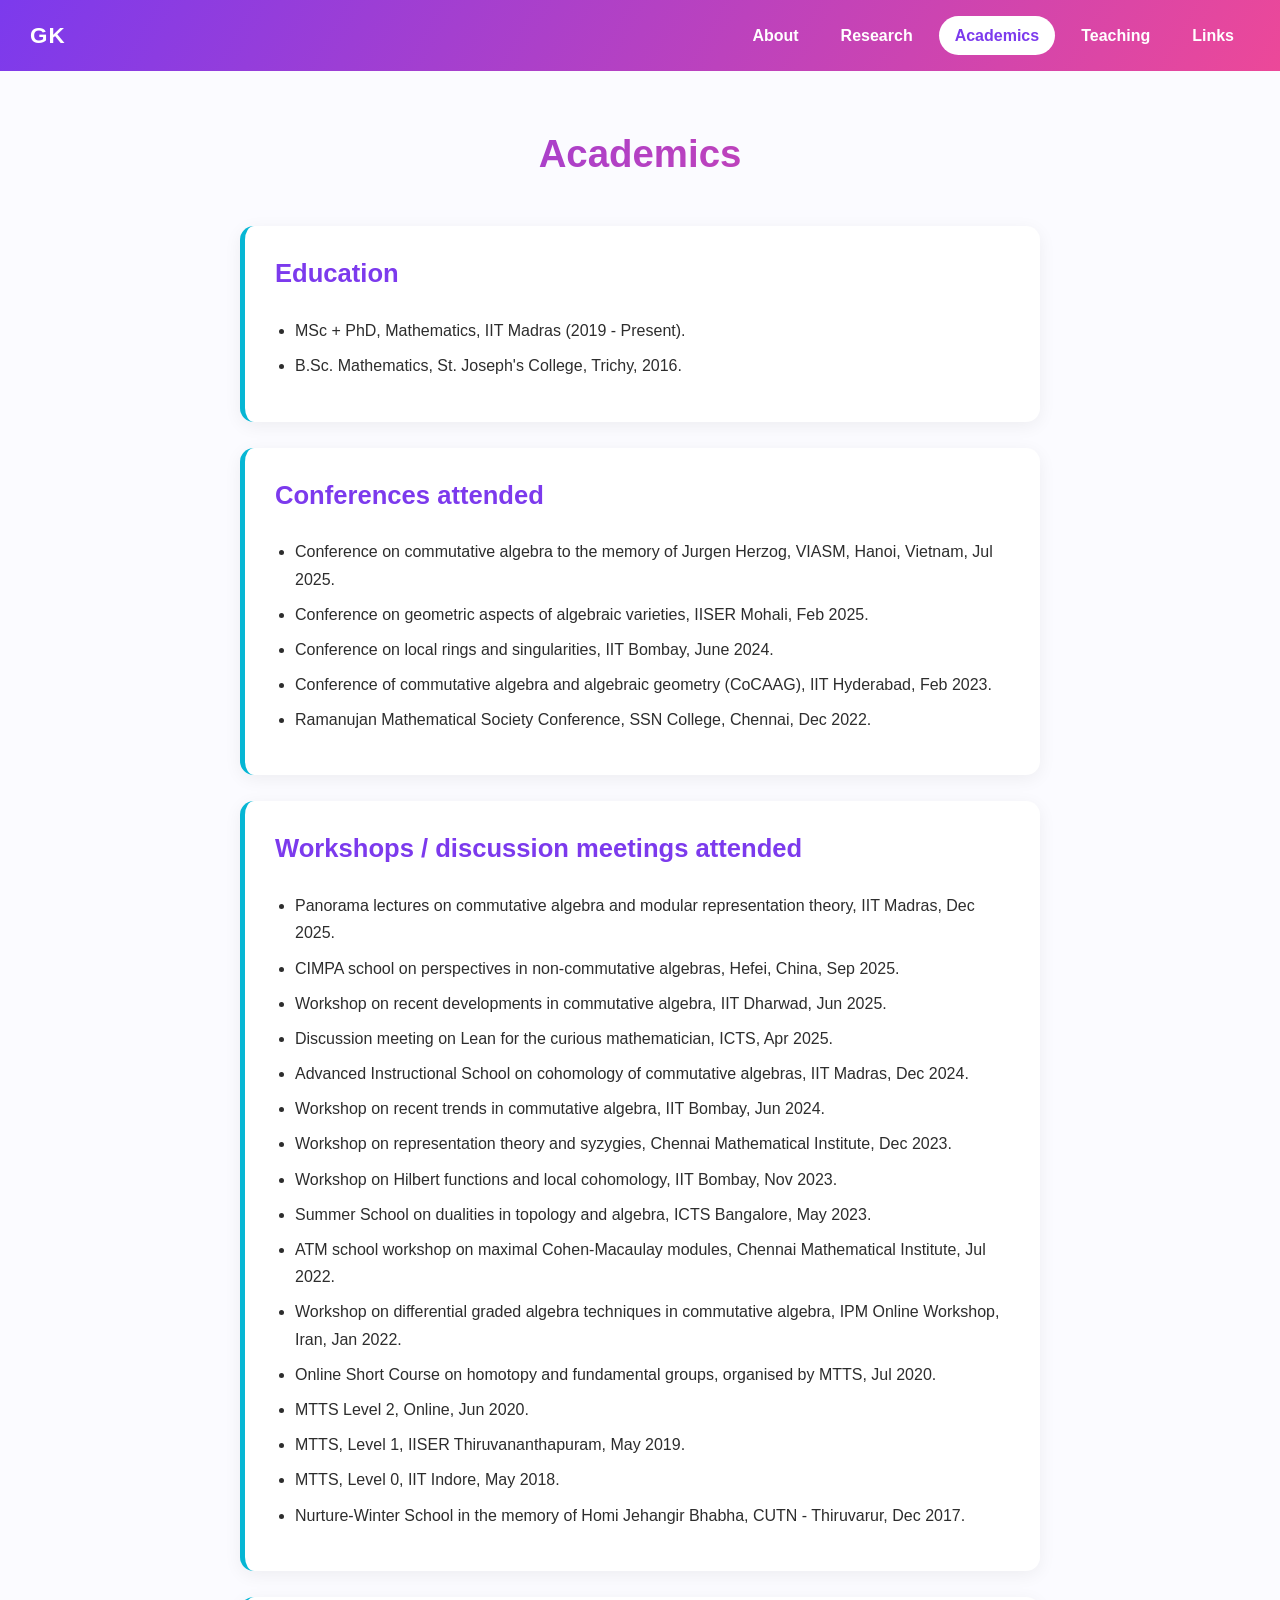
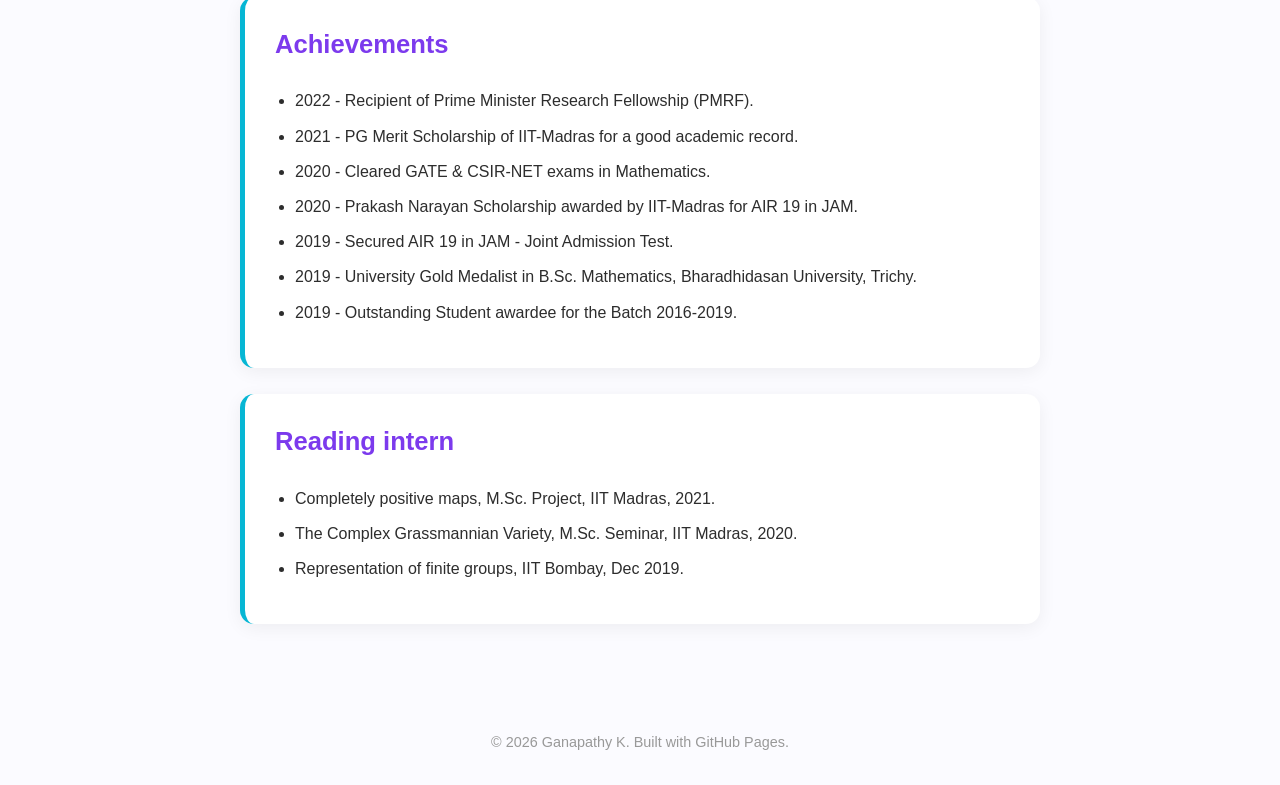
==== academics.html @ 54f83abd "Add academics.html with educational details" ====
<!DOCTYPE html>
<html lang="en">
<head>
<meta charset="UTF-8">
<meta name="viewport" content="width=device-width, initial-scale=1.0">
<title>Academics - Ganapathy K</title>
<link rel="stylesheet" href="style.css">
</head>
<body>

<header class="topnav">
<a href="index.html" class="brand">GK</a>
<nav>
<a href="index.html">About</a>
<a href="research.html">Research</a>
<a href="academics.html" class="active">Academics</a>
<a href="teaching.html">Teaching</a>
<a href="links.html">Links</a>
</nav>
</header>

<div class="page-title"><h1>Academics</h1></div>

<main>
<div class="card">
<h2>Education</h2>
<ul>
<li>MSc + PhD, Mathematics, IIT Madras (2019 - Present).</li>
<li>B.Sc. Mathematics, St. Joseph's College, Trichy, 2016.</li>
</ul>
</div>

<div class="card">
<h2>Conferences attended</h2>
<ul>
<li>Conference on commutative algebra to the memory of Jurgen Herzog, VIASM, Hanoi, Vietnam, Jul 2025.</li>
<li>Conference on geometric aspects of algebraic varieties, IISER Mohali, Feb 2025.</li>
<li>Conference on local rings and singularities, IIT Bombay, June 2024.</li>
<li>Conference of commutative algebra and algebraic geometry (CoCAAG), IIT Hyderabad, Feb 2023.</li>
<li>Ramanujan Mathematical Society Conference, SSN College, Chennai, Dec 2022.</li>
</ul>
</div>

<div class="card">
<h2>Workshops / discussion meetings attended</h2>
<ul>
<li>Panorama lectures on commutative algebra and modular representation theory, IIT Madras, Dec 2025.</li>
<li>CIMPA school on perspectives in non-commutative algebras, Hefei, China, Sep 2025.</li>
<li>Workshop on recent developments in commutative algebra, IIT Dharwad, Jun 2025.</li>
<li>Discussion meeting on Lean for the curious mathematician, ICTS, Apr 2025.</li>
<li>Advanced Instructional School on cohomology of commutative algebras, IIT Madras, Dec 2024.</li>
<li>Workshop on recent trends in commutative algebra, IIT Bombay, Jun 2024.</li>
<li>Workshop on representation theory and syzygies, Chennai Mathematical Institute, Dec 2023.</li>
<li>Workshop on Hilbert functions and local cohomology, IIT Bombay, Nov 2023.</li>
<li>Summer School on dualities in topology and algebra, ICTS Bangalore, May 2023.</li>
<li>ATM school workshop on maximal Cohen-Macaulay modules, Chennai Mathematical Institute, Jul 2022.</li>
<li>Workshop on differential graded algebra techniques in commutative algebra, IPM Online Workshop, Iran, Jan 2022.</li>
<li>Online Short Course on homotopy and fundamental groups, organised by MTTS, Jul 2020.</li>
<li>MTTS Level 2, Online, Jun 2020.</li>
<li>MTTS, Level 1, IISER Thiruvananthapuram, May 2019.</li>
<li>MTTS, Level 0, IIT Indore, May 2018.</li>
<li>Nurture-Winter School in the memory of Homi Jehangir Bhabha, CUTN - Thiruvarur, Dec 2017.</li>
</ul>
</div>

<div class="card">
<h2>Achievements</h2>
<ul>
<li>2022 - Recipient of Prime Minister Research Fellowship (PMRF).</li>
<li>2021 - PG Merit Scholarship of IIT-Madras for a good academic record.</li>
<li>2020 - Cleared GATE &amp; CSIR-NET exams in Mathematics.</li>
<li>2020 - Prakash Narayan Scholarship awarded by IIT-Madras for AIR 19 in JAM.</li>
<li>2019 - Secured AIR 19 in JAM - Joint Admission Test.</li>
<li>2019 - University Gold Medalist in B.Sc. Mathematics, Bharadhidasan University, Trichy.</li>
<li>2019 - Outstanding Student awardee for the Batch 2016-2019.</li>
</ul>
</div>

<div class="card">
<h2>Reading intern</h2>
<ul>
<li>Completely positive maps, M.Sc. Project, IIT Madras, 2021.</li>
<li>The Complex Grassmannian Variety, M.Sc. Seminar, IIT Madras, 2020.</li>
<li>Representation of finite groups, IIT Bombay, Dec 2019.</li>
</ul>
</div>
</main>

<footer>
&copy; 2026 Ganapathy K. Built with GitHub Pages.
</footer>

</body>
</html>
---- style.css ----
:root{
--primary:#7c3aed;
--secondary:#ec4899;
--accent:#06b6d4;
}
* { box-sizing: border-box; }
body{
margin:0;
font-family:'Segoe UI', Arial, sans-serif;
background:#fbfbff;
color:#2d2d2d;
line-height:1.7;
}
a{ color:var(--primary); }
.topnav{
display:flex;
justify-content:space-between;
align-items:center;
padding:16px 30px;
background:linear-gradient(120deg,var(--primary),var(--secondary));
color:#fff;
position:sticky;
top:0;
z-index:50;
flex-wrap:wrap;
gap:10px;
}
.brand{
font-weight:800;
font-size:1.4em;
letter-spacing:1px;
color:#fff;
text-decoration:none;
}
.topnav nav{
display:flex;
gap:10px;
flex-wrap:wrap;
}
.topnav nav a{
color:#fff;
text-decoration:none;
font-weight:600;
padding:6px 16px;
border-radius:20px;
transition:background .2s;
}
.topnav nav a:hover{
background:rgba(255,255,255,0.2);
}
.topnav nav a.active{
background:#fff;
color:var(--primary);
}
.hero{
text-align:center;
padding:60px 20px 40px;
background:radial-gradient(circle at top, #fff0f6, #eef4ff);
}
.avatar{
width:150px;
height:150px;
border-radius:50%;
background:linear-gradient(135deg,var(--accent),var(--secondary));
display:flex;
align-items:center;
justify-content:center;
margin:0 auto 22px;
box-shadow:0 8px 24px rgba(0,0,0,0.15);
border:4px solid #fff;
}
.hero h1{
font-size:2.6em;
margin:10px 0 6px;
background:linear-gradient(90deg,var(--primary),var(--secondary));
-webkit-background-clip:text;
background-clip:text;
color:transparent;
}
.hero p{
color:#555;
font-size:1.15em;
margin:0;
}
.page-title{
text-align:center;
padding:50px 20px 20px;
}
.page-title h1{
font-size:2.4em;
background:linear-gradient(90deg,var(--primary),var(--secondary));
-webkit-background-clip:text;
background-clip:text;
color:transparent;
margin:0;
}
main{
max-width:850px;
margin:0 auto;
padding:20px 25px 50px;
}
.card{
background:#fff;
border-radius:14px;
padding:26px 30px;
margin-bottom:26px;
box-shadow:0 4px 18px rgba(0,0,0,0.06);
border-left:5px solid var(--accent);
}
.card h2{
color:var(--primary);
margin-top:0;
font-size:1.6em;
}
.card h3{
color:var(--secondary);
margin-bottom:8px;
}
ul{ padding-left:20px; }
li{ margin-bottom:8px; }
.links-grid{
display:grid;
grid-template-columns:repeat(4,1fr);
gap:10px 18px;
}
.links-grid a{
background:#f5f3ff;
padding:10px 14px;
border-radius:10px;
text-decoration:none;
color:var(--primary);
font-weight:600;
text-align:center;
transition:transform .15s, background .15s, color .15s;
display:block;
}
.links-grid a:hover{
background:var(--accent);
color:#fff;
transform:translateY(-2px);
}
footer{
text-align:center;
padding:30px;
color:#999;
font-size:.9em;
}
@media (max-width:600px){
.topnav{ flex-direction:column; text-align:center; }
.topnav nav{ justify-content:center; width:100%; }
.links-grid{ grid-template-columns:repeat(2,1fr); }
.hero h1, .page-title h1{ font-size:1.9em; }
.avatar{ width:120px; height:120px; }
}
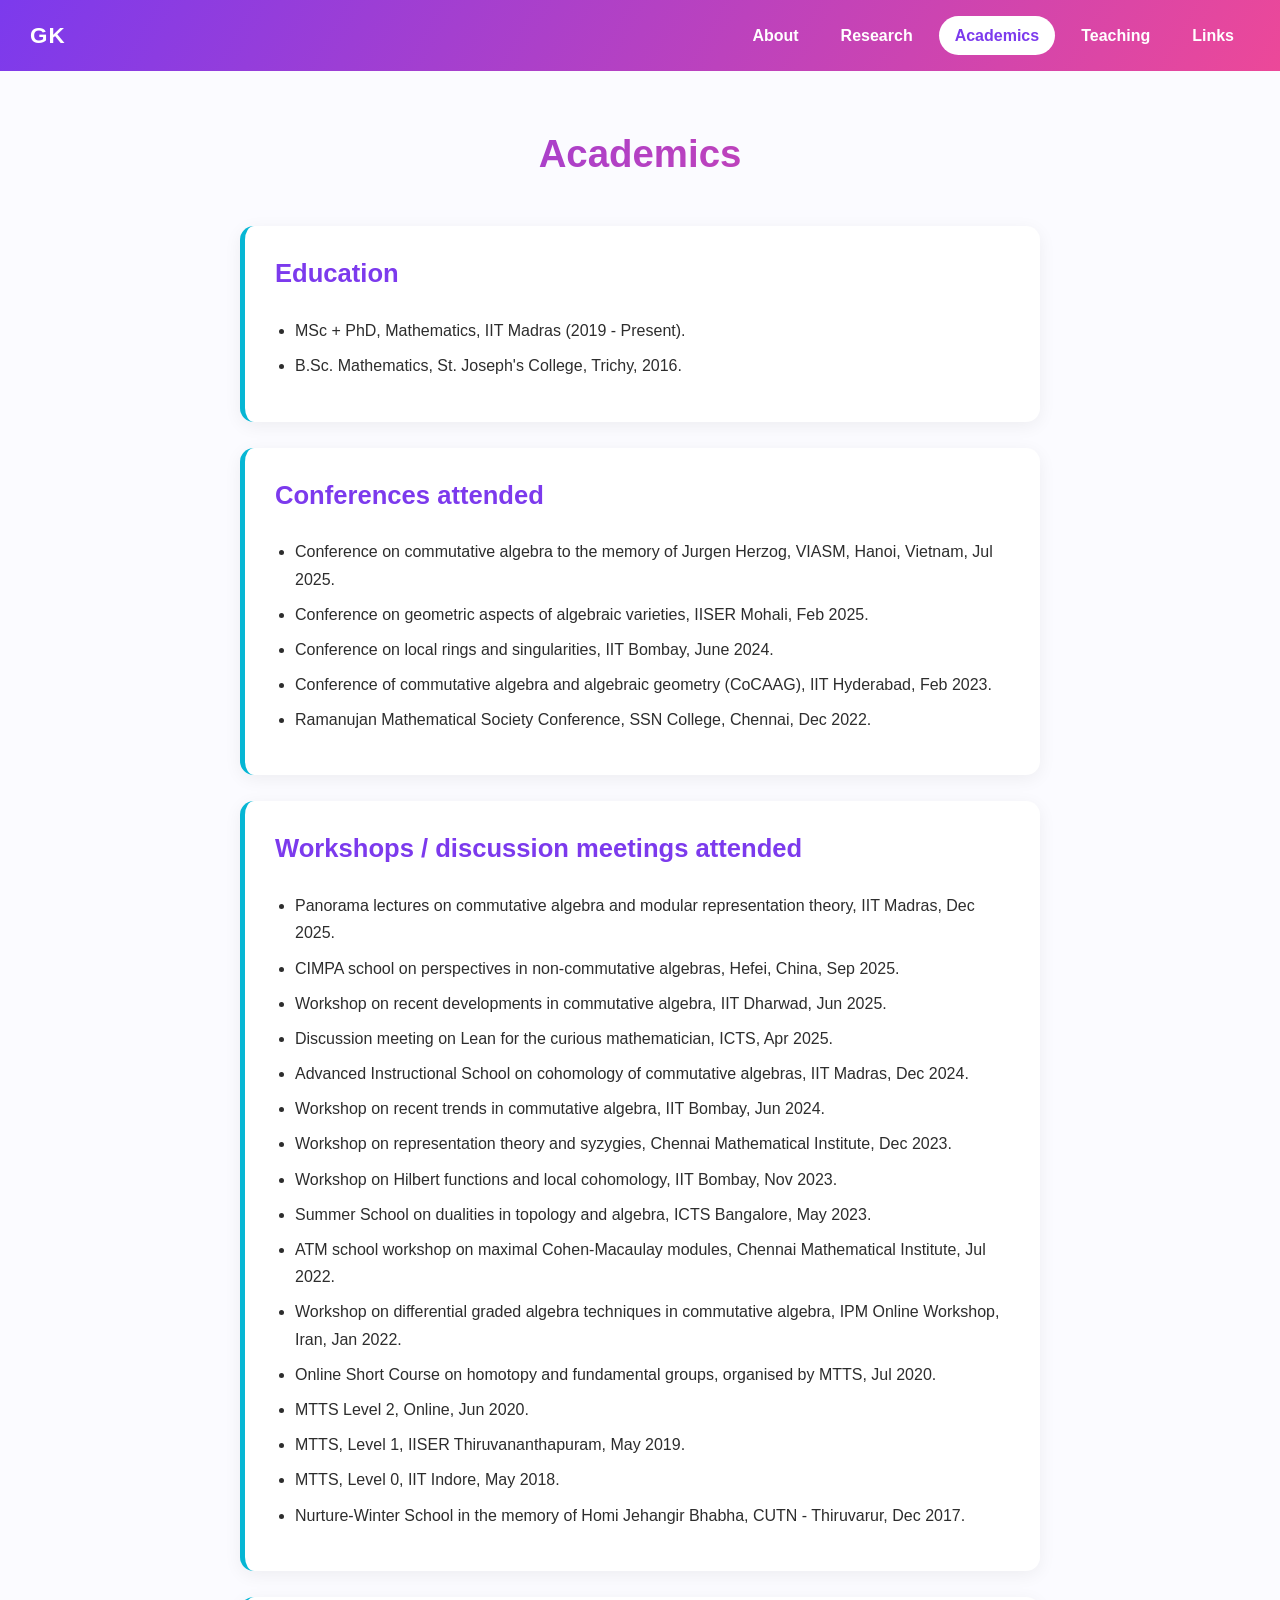
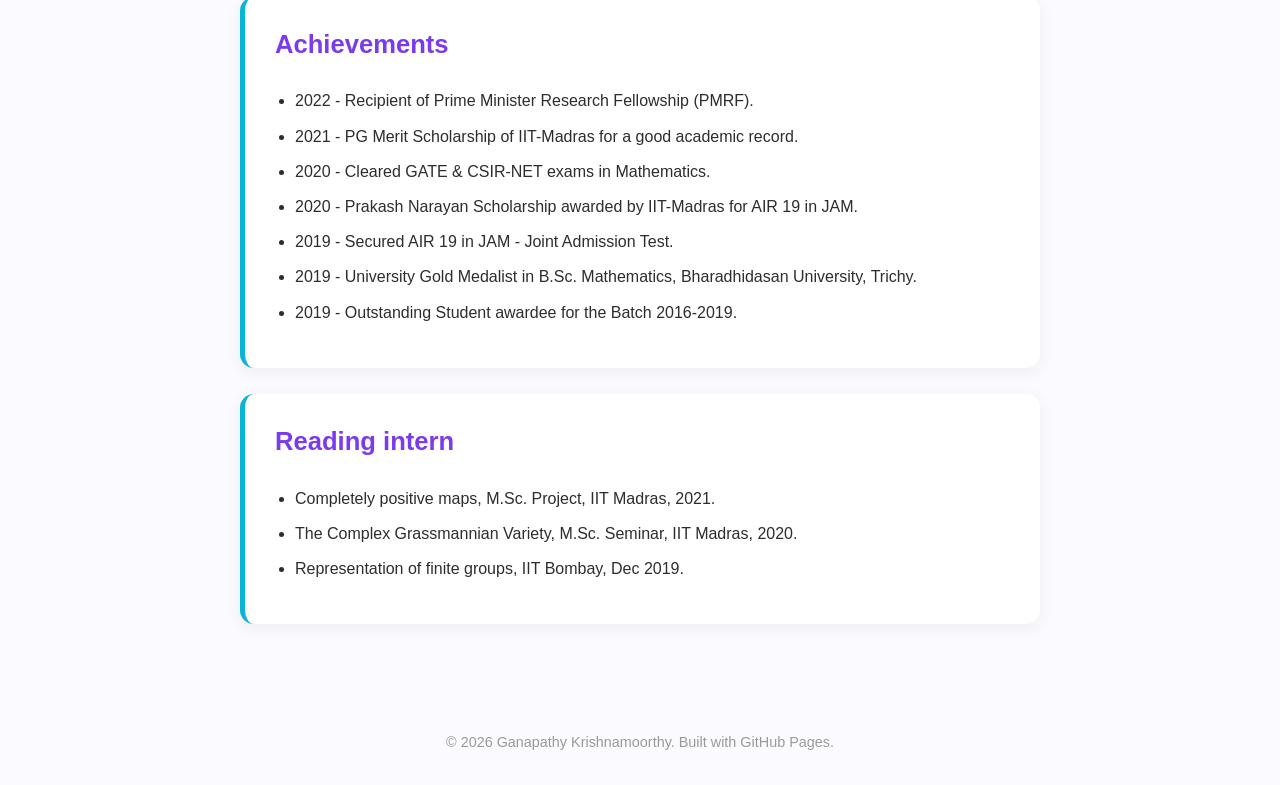
==== commit 05aa0ccb: "Update footer copyright name to Ganapathy Krishnamoorthy" ====
--- a/academics.html
+++ b/academics.html
@@ -3,7 +3,14 @@
 <head>
 <meta charset="UTF-8">
 <meta name="viewport" content="width=device-width, initial-scale=1.0">
-<title>Academics - Ganapathy K</title>
+<title>Academics - Ganapathy Krishnamoorthy</title>
+<meta name="description" content="Academic background, conferences, workshops and achievements of Ganapathy Krishnamoorthy, PhD student in Mathematics at IIT Madras.">
+<link rel="canonical" href="https://gana-kmath.github.io/academics.html">
+<meta property="og:title" content="Academics - Ganapathy Krishnamoorthy">
+<meta property="og:description" content="Academic background, conferences, workshops and achievements of Ganapathy Krishnamoorthy, PhD student in Mathematics at IIT Madras.">
+<meta property="og:type" content="website">
+<meta property="og:url" content="https://gana-kmath.github.io/academics.html">
+<meta property="og:site_name" content="Ganapathy Krishnamoorthy">
 <link rel="stylesheet" href="style.css">
 </head>
 <body>
@@ -87,7 +94,7 @@
 </main>
 
 <footer>
-&copy; 2026 Ganapathy K. Built with GitHub Pages.
+&copy; 2026 Ganapathy Krishnamoorthy. Built with GitHub Pages.
 </footer>
 
 </body>
--- a/style.css
+++ b/style.css
@@ -58,8 +58,8 @@
 background:radial-gradient(circle at top, #fff0f6, #eef4ff);
 }
 .avatar{
-width:150px;
-height:150px;
+width:220px;
+height:220px;
 border-radius:50%;
 background:linear-gradient(135deg,var(--accent),var(--secondary));
 display:flex;
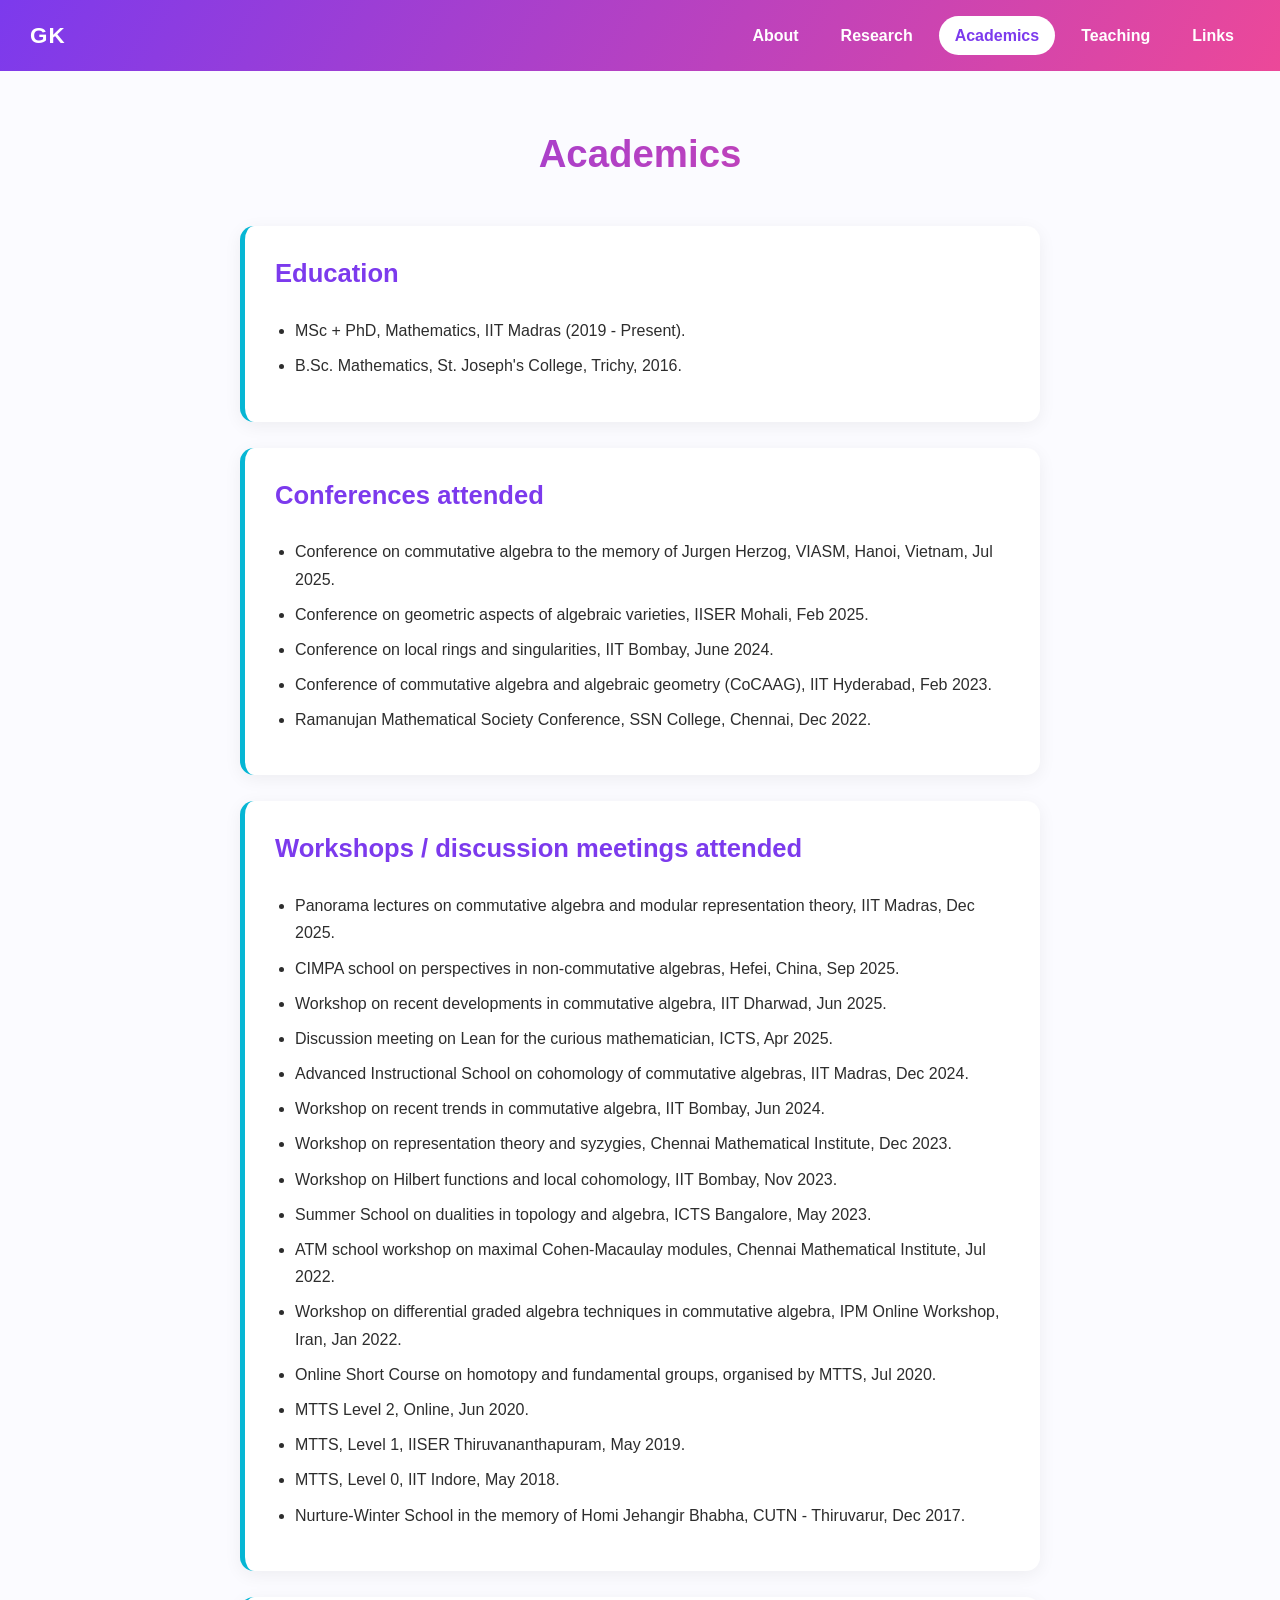
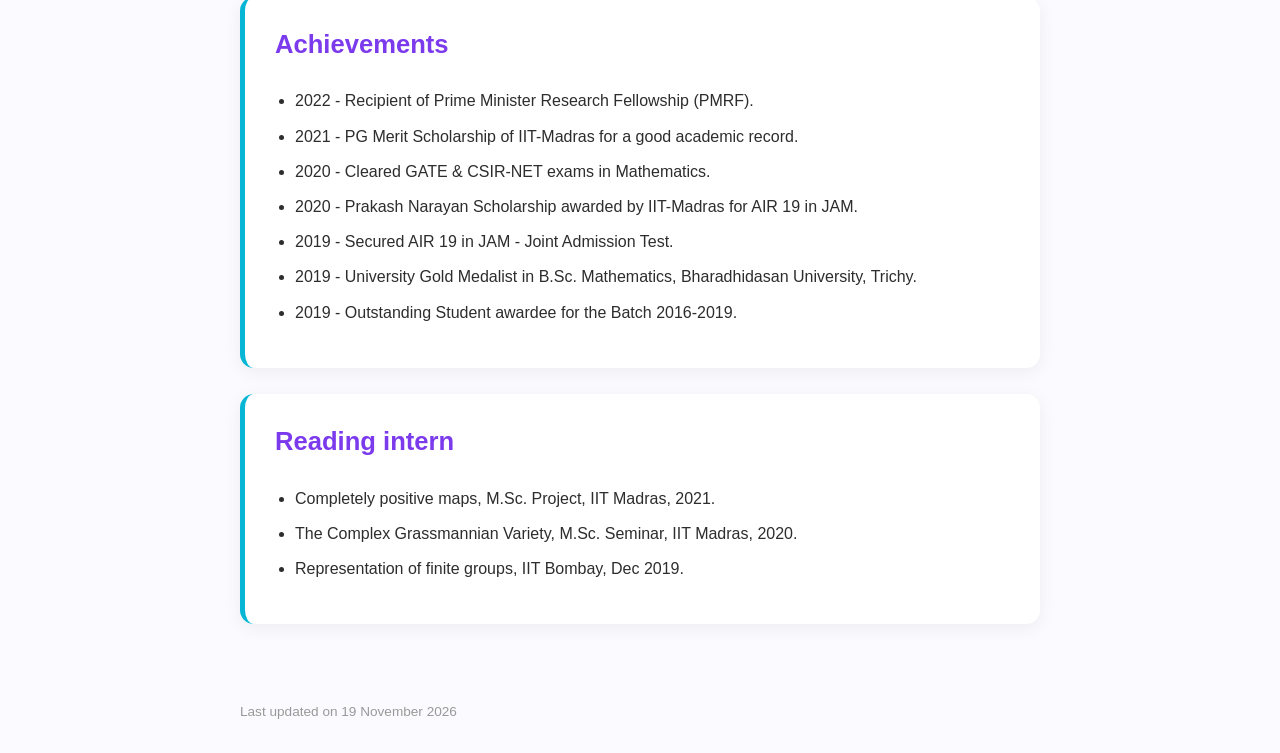
==== commit 82ee3276: "Update footer to show last updated date Replaced footer content with last updated date." ====
--- a/academics.html
+++ b/academics.html
@@ -93,9 +93,7 @@
 </div>
 </main>
 
-<footer>
-&copy; 2026 Ganapathy Krishnamoorthy. Built with GitHub Pages.
-</footer>
+<footer>Last updated on 19 November 2026</footer>
 
 </body>
 </html>
--- a/style.css
+++ b/style.css
@@ -140,10 +140,12 @@
 transform:translateY(-2px);
 }
 footer{
-text-align:center;
-padding:30px;
+max-width:850px;
+margin:0 auto;
+padding:0 25px 30px;
+text-align:left;
 color:#999;
-font-size:.9em;
+font-size:.85em;
 }
 @media (max-width:600px){
 .topnav{ flex-direction:column; text-align:center; }
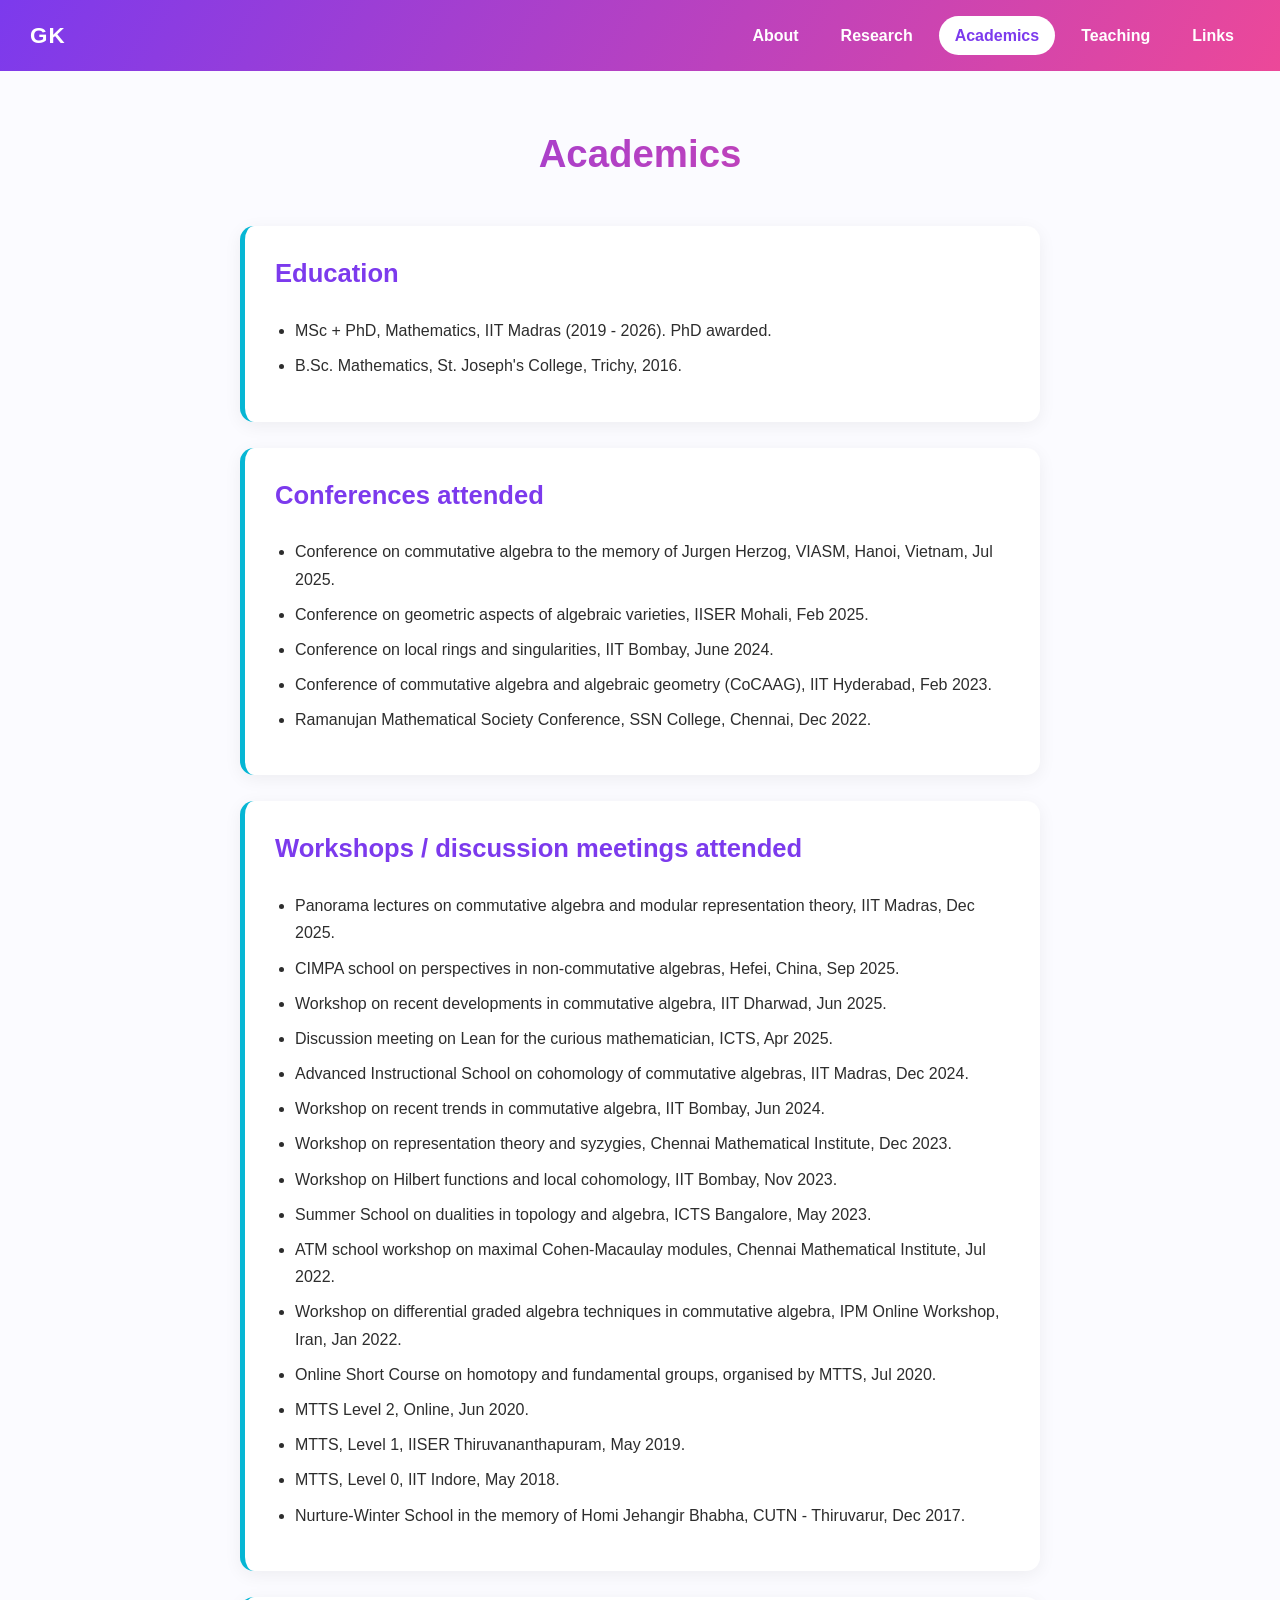
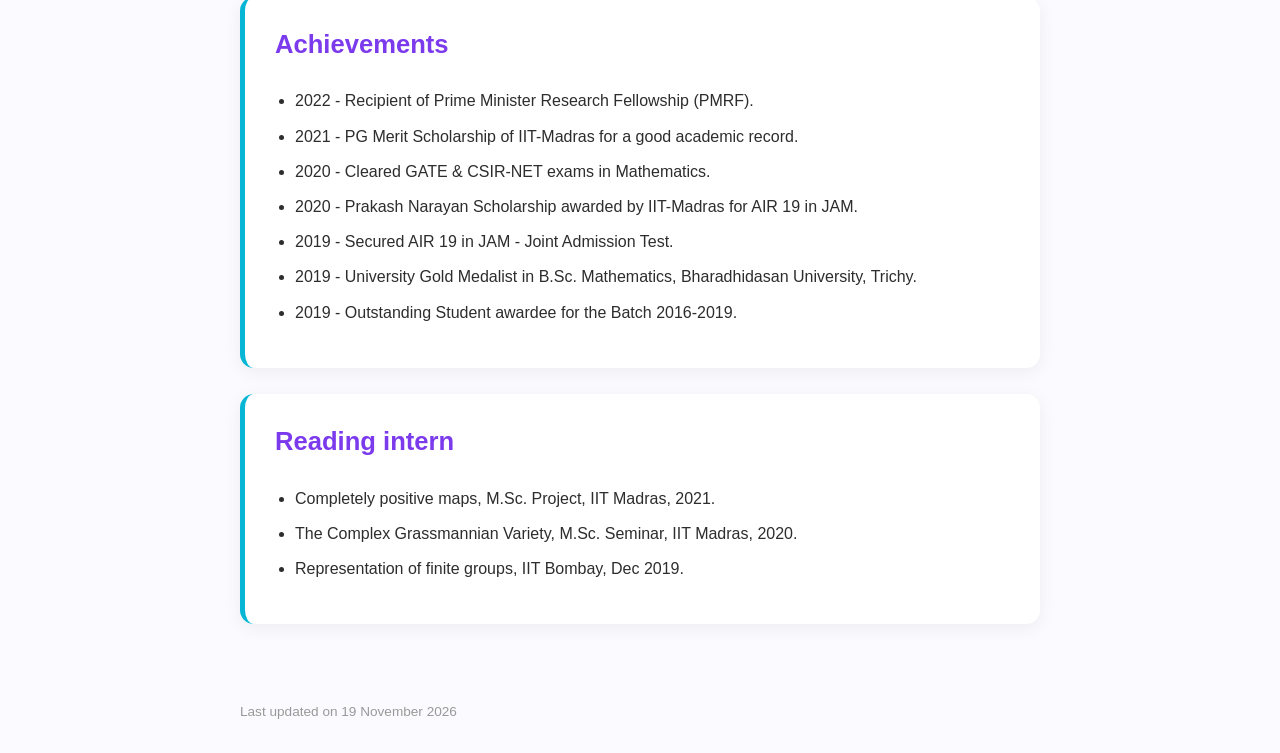
==== commit c4d0d2ae: "Update affiliation to postdoc at CMI; PhD completed" ====
--- a/academics.html
+++ b/academics.html
@@ -4,10 +4,10 @@
 <meta charset="UTF-8">
 <meta name="viewport" content="width=device-width, initial-scale=1.0">
 <title>Academics - Ganapathy Krishnamoorthy</title>
-<meta name="description" content="Academic background, conferences, workshops and achievements of Ganapathy Krishnamoorthy, PhD student in Mathematics at IIT Madras.">
+<meta name="description" content="Academic background, conferences, workshops and achievements of Ganapathy Krishnamoorthy, Postdoctoral Fellow at Chennai Mathematical Institute.">
 <link rel="canonical" href="https://gana-kmath.github.io/academics.html">
 <meta property="og:title" content="Academics - Ganapathy Krishnamoorthy">
-<meta property="og:description" content="Academic background, conferences, workshops and achievements of Ganapathy Krishnamoorthy, PhD student in Mathematics at IIT Madras.">
+<meta property="og:description" content="Academic background, conferences, workshops and achievements of Ganapathy Krishnamoorthy, Postdoctoral Fellow at Chennai Mathematical Institute.">
 <meta property="og:type" content="website">
 <meta property="og:url" content="https://gana-kmath.github.io/academics.html">
 <meta property="og:site_name" content="Ganapathy Krishnamoorthy">
@@ -32,7 +32,7 @@
 <div class="card">
 <h2>Education</h2>
 <ul>
-<li>MSc + PhD, Mathematics, IIT Madras (2019 - Present).</li>
+<li>MSc + PhD, Mathematics, IIT Madras (2019 - 2026). PhD awarded.</li>
 <li>B.Sc. Mathematics, St. Joseph's College, Trichy, 2016.</li>
 </ul>
 </div>
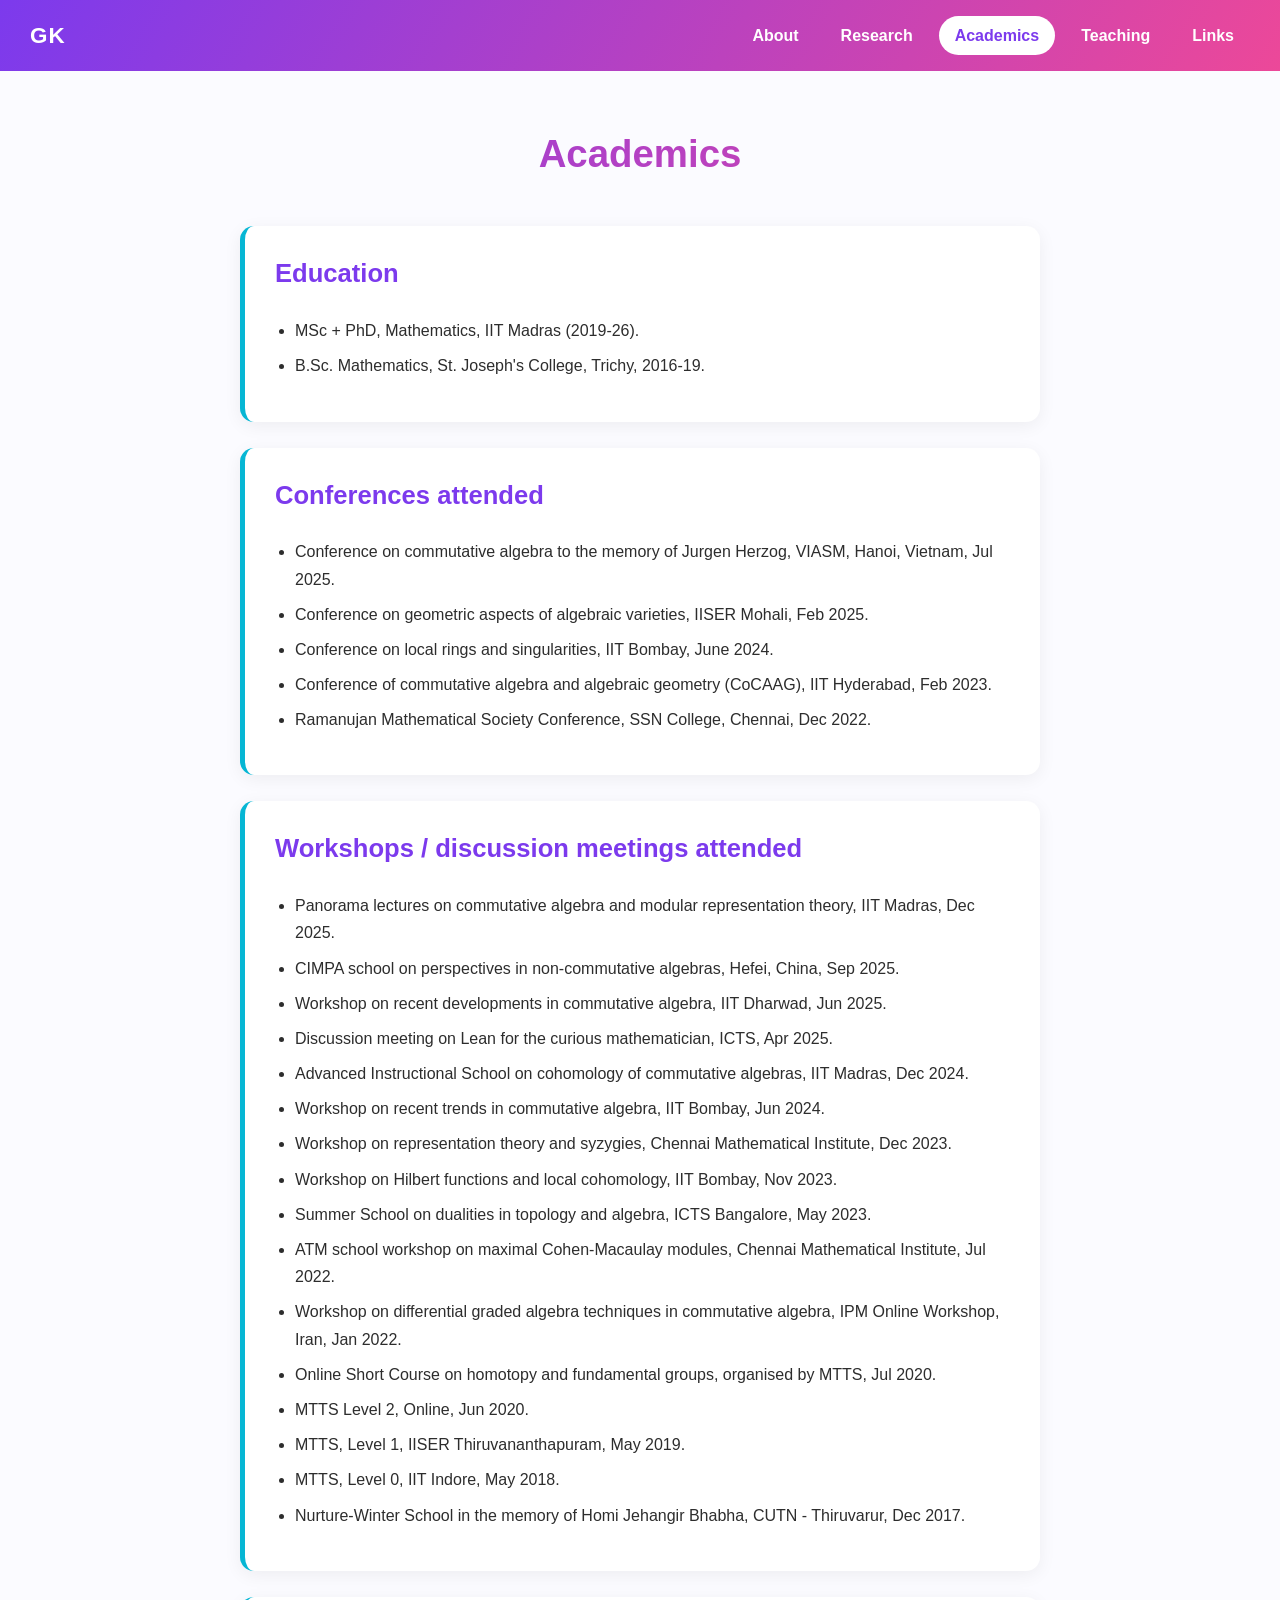
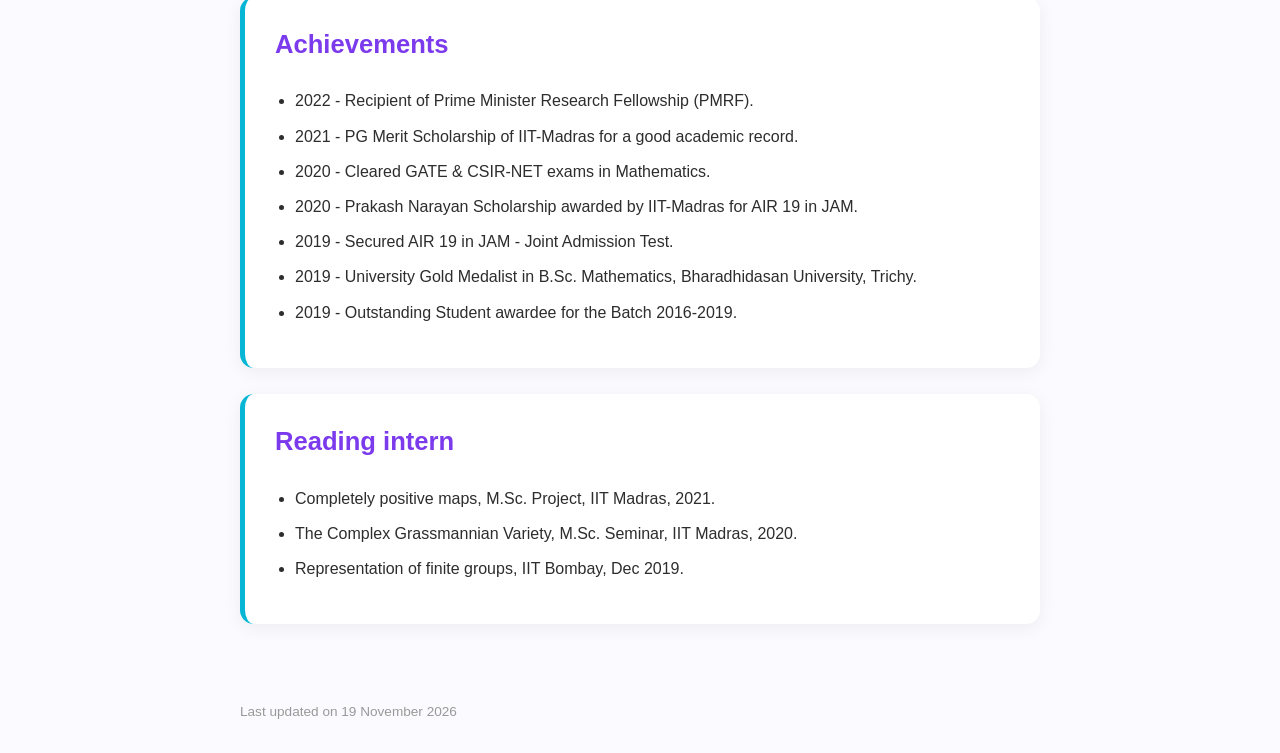
==== commit ac8bd16f: "Update education details in academics.html Update education details in academics" ====
--- a/academics.html
+++ b/academics.html
@@ -32,8 +32,8 @@
 <div class="card">
 <h2>Education</h2>
 <ul>
-<li>MSc + PhD, Mathematics, IIT Madras (2019 - 2026). PhD awarded.</li>
-<li>B.Sc. Mathematics, St. Joseph's College, Trichy, 2016.</li>
+<li>MSc + PhD, Mathematics, IIT Madras (2019-26). </li>
+<li>B.Sc. Mathematics, St. Joseph's College, Trichy, 2016-19.</li>
 </ul>
 </div>
 
